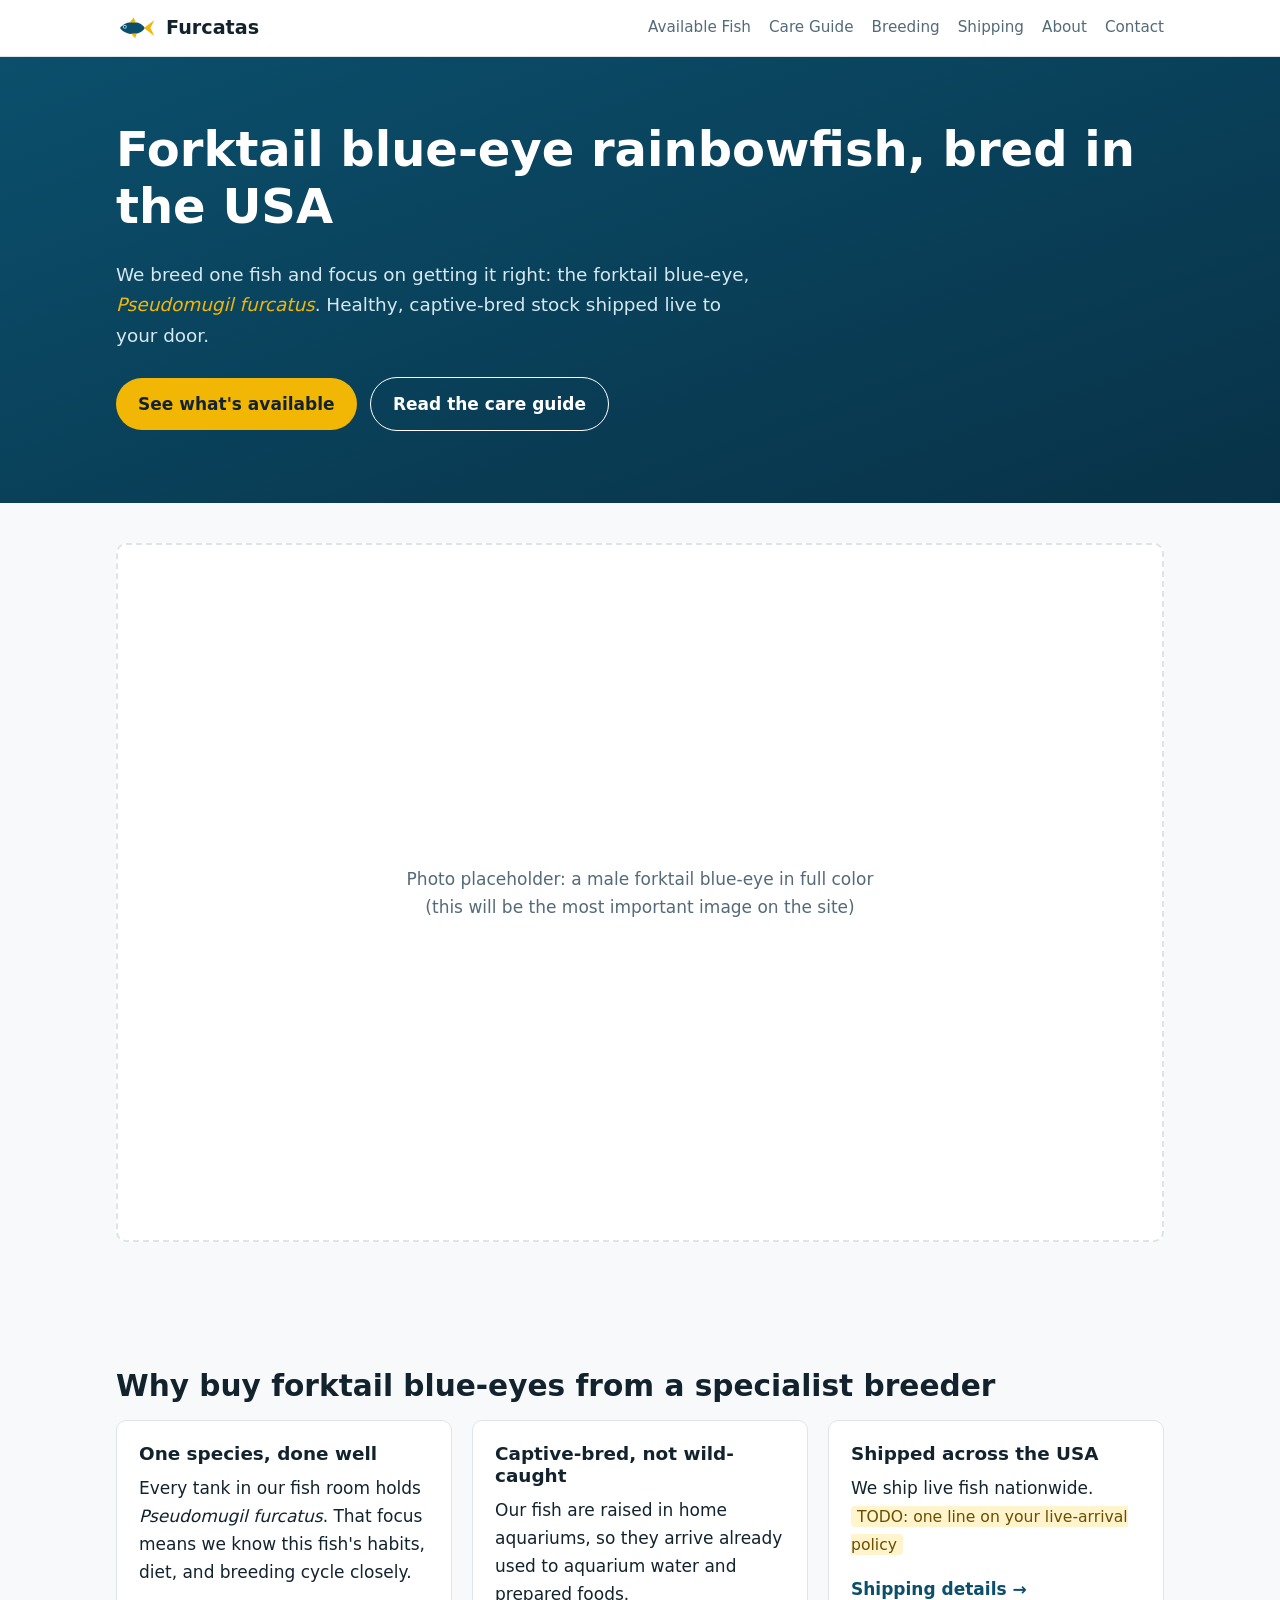
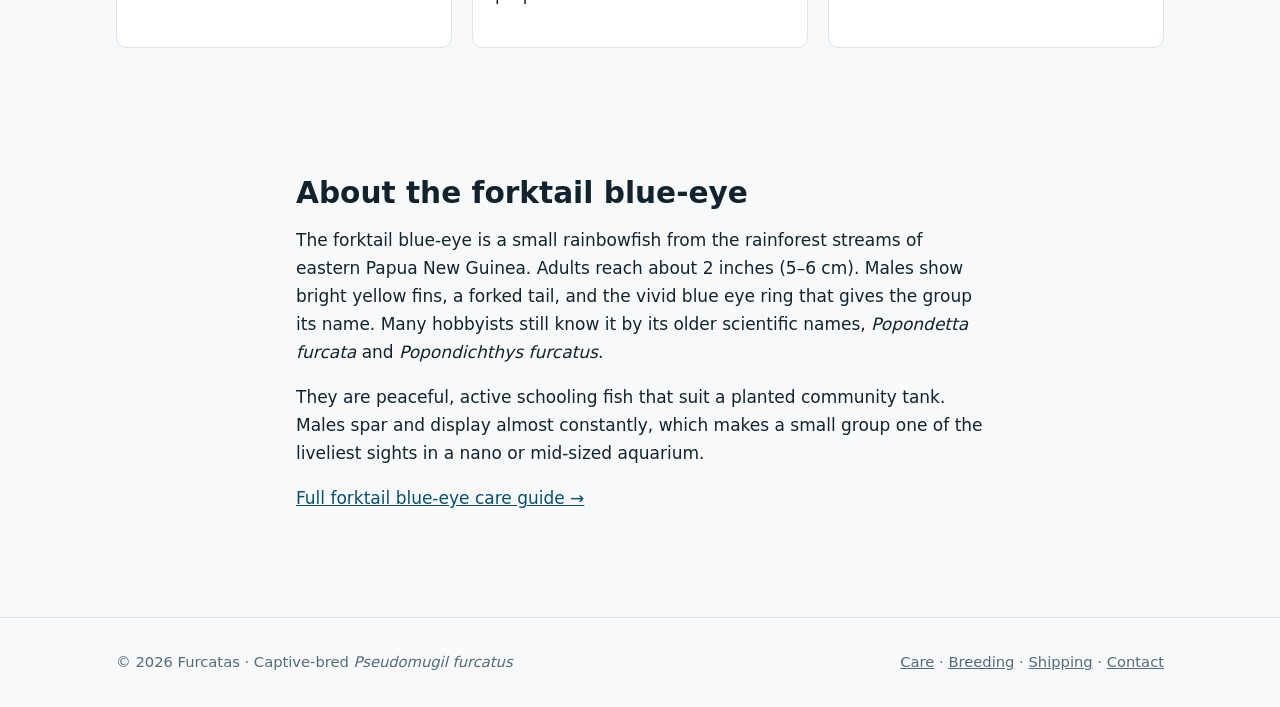
==== index.html @ 3364fc3d "Initial Furcatas site: home, care guide, breeding guide, availability, shipping, about, contact Co-A" ====
<!doctype html>
<html lang="en">
<head>
  <meta charset="utf-8">
  <meta name="viewport" content="width=device-width, initial-scale=1">
  <title>Forktail Blue-Eye Rainbowfish for Sale | Furcatas</title>
  <meta name="description" content="Captive-bred forktail blue-eye rainbowfish (Pseudomugil furcatus) for sale, shipped live across the USA. Care guides, breeding tips, and current availability from Furcatas.">
  <link rel="canonical" href="https://furcatas.com/">
  <link rel="icon" href="/img/logo.svg" type="image/svg+xml">
  <link rel="stylesheet" href="/css/style.css">
  <meta property="og:type" content="website">
  <meta property="og:site_name" content="Furcatas">
  <meta property="og:title" content="Forktail Blue-Eye Rainbowfish for Sale | Furcatas">
  <meta property="og:description" content="Captive-bred Pseudomugil furcatus, shipped live across the USA.">
  <meta property="og:url" content="https://furcatas.com/">
  <!-- TODO: add og:image once real fish photos exist (1200x630 JPG) -->
  <script type="application/ld+json">
  {
    "@context": "https://schema.org",
    "@graph": [
      {
        "@type": "Organization",
        "@id": "https://furcatas.com/#org",
        "name": "Furcatas",
        "url": "https://furcatas.com/",
        "logo": "https://furcatas.com/img/logo.svg",
        "description": "Small-scale breeder of forktail blue-eye rainbowfish (Pseudomugil furcatus), shipping within the USA."
      },
      {
        "@type": "WebSite",
        "@id": "https://furcatas.com/#site",
        "url": "https://furcatas.com/",
        "name": "Furcatas",
        "publisher": { "@id": "https://furcatas.com/#org" }
      }
    ]
  }
  </script>
</head>
<body>
  <header class="site-header">
    <div class="wrap">
      <a class="logo" href="/"><img src="/img/logo.svg" alt="" width="40" height="24">Furcatas</a>
      <nav aria-label="Main">
        <ul class="nav">
          <li><a href="/available/">Available Fish</a></li>
          <li><a href="/forktail-blue-eye-care/">Care Guide</a></li>
          <li><a href="/breeding-forktail-blue-eyes/">Breeding</a></li>
          <li><a href="/shipping/">Shipping</a></li>
          <li><a href="/about/">About</a></li>
          <li><a href="/contact/">Contact</a></li>
        </ul>
      </nav>
    </div>
  </header>

  <main>
    <section class="hero">
      <div class="wrap">
        <h1>Forktail blue-eye rainbowfish, bred in the USA</h1>
        <p>We breed one fish and focus on getting it right: the forktail blue-eye, <span class="sci">Pseudomugil furcatus</span>. Healthy, captive-bred stock shipped live to your door.</p>
        <a class="btn btn-primary" href="/available/">See what's available</a>
        <a class="btn btn-ghost" href="/forktail-blue-eye-care/">Read the care guide</a>
      </div>
    </section>

    <section>
      <div class="wrap">
        <div class="photo-slot">Photo placeholder: a male forktail blue-eye in full color<br>(this will be the most important image on the site)</div>
      </div>
    </section>

    <section>
      <div class="wrap">
        <h2>Why buy forktail blue-eyes from a specialist breeder</h2>
        <div class="cards">
          <div class="card">
            <h3>One species, done well</h3>
            <p>Every tank in our fish room holds <em>Pseudomugil furcatus</em>. That focus means we know this fish's habits, diet, and breeding cycle closely.</p>
          </div>
          <div class="card">
            <h3>Captive-bred, not wild-caught</h3>
            <p>Our fish are raised in home aquariums, so they arrive already used to aquarium water and prepared foods.</p>
          </div>
          <div class="card">
            <h3>Shipped across the USA</h3>
            <p>We ship live fish nationwide. <span class="todo">TODO: one line on your live-arrival policy</span></p>
            <a class="more" href="/shipping/">Shipping details →</a>
          </div>
        </div>
      </div>
    </section>

    <section>
      <div class="wrap prose">
        <h2>About the forktail blue-eye</h2>
        <p>The forktail blue-eye is a small rainbowfish from the rainforest streams of eastern Papua New Guinea. Adults reach about 2 inches (5–6 cm). Males show bright yellow fins, a forked tail, and the vivid blue eye ring that gives the group its name. Many hobbyists still know it by its older scientific names, <em>Popondetta furcata</em> and <em>Popondichthys furcatus</em>.</p>
        <p>They are peaceful, active schooling fish that suit a planted community tank. Males spar and display almost constantly, which makes a small group one of the liveliest sights in a nano or mid-sized aquarium.</p>
        <p><a href="/forktail-blue-eye-care/">Full forktail blue-eye care guide →</a></p>
      </div>
    </section>
  </main>

  <footer class="site-footer">
    <div class="wrap">
      <span>© 2026 Furcatas · Captive-bred <em>Pseudomugil furcatus</em></span>
      <span><a href="/forktail-blue-eye-care/">Care</a> · <a href="/breeding-forktail-blue-eyes/">Breeding</a> · <a href="/shipping/">Shipping</a> · <a href="/contact/">Contact</a></span>
    </div>
  </footer>
</body>
</html>
---- css/style.css ----
:root {
  --bg: #f7f9fa;
  --surface: #ffffff;
  --text: #13232e;
  --muted: #546a78;
  --line: #dde5ea;
  --brand: #0b4f6c;
  --brand-ink: #ffffff;
  --accent: #f2b705;
  --accent-ink: #13232e;
  --todo-bg: #fff4cc;
  --todo-ink: #6b4e00;
  --radius: 10px;
  --max: 1080px;
}
@media (prefers-color-scheme: dark) {
  :root {
    --bg: #0d1820;
    --surface: #13222c;
    --text: #e6eef2;
    --muted: #9fb3bf;
    --line: #23384a;
    --brand: #3fa7d0;
    --brand-ink: #0d1820;
    --accent: #f5c63c;
    --todo-bg: #3a3000;
    --todo-ink: #ffe28a;
  }
}

*, *::before, *::after { box-sizing: border-box; }
html { -webkit-text-size-adjust: 100%; }
body {
  margin: 0;
  background: var(--bg);
  color: var(--text);
  font: 17px/1.65 system-ui, -apple-system, "Segoe UI", Roboto, sans-serif;
}
img { max-width: 100%; height: auto; display: block; }
a { color: var(--brand); }
h1, h2, h3 { line-height: 1.2; margin: 1.6em 0 .5em; }
h1 { font-size: clamp(2rem, 5vw, 3rem); margin-top: .3em; }
h2 { font-size: clamp(1.4rem, 3vw, 1.85rem); }
h3 { font-size: 1.15rem; }
p, ul, ol { margin: 0 0 1em; }

.wrap { max-width: var(--max); margin: 0 auto; padding: 0 16px; }
.prose { max-width: 720px; }

/* Header */
.site-header { background: var(--surface); border-bottom: 1px solid var(--line); }
.site-header .wrap { display: flex; align-items: center; justify-content: space-between; gap: 16px; flex-wrap: wrap; padding-top: 12px; padding-bottom: 12px; }
.logo { display: flex; align-items: center; gap: 10px; font-weight: 700; font-size: 1.2rem; color: var(--text); text-decoration: none; }
.logo svg { width: 40px; height: 24px; }
.nav { display: flex; flex-wrap: wrap; gap: 4px 18px; list-style: none; margin: 0; padding: 0; font-size: .95rem; }
.nav a { color: var(--muted); text-decoration: none; }
.nav a:hover, .nav a[aria-current="page"] { color: var(--brand); }

/* Hero */
.hero { background: linear-gradient(160deg, #0b4f6c 0%, #083247 100%); color: #fff; padding: 64px 0 72px; }
.hero h1 { margin-top: 0; }
.hero p { font-size: 1.15rem; max-width: 640px; color: #d6e8f0; }
.hero .sci { font-style: italic; color: var(--accent); }

.btn { display: inline-block; padding: 12px 22px; border-radius: 999px; font-weight: 600; text-decoration: none; margin: 8px 8px 0 0; }
.btn-primary { background: var(--accent); color: var(--accent-ink); }
.btn-ghost { border: 1.5px solid currentColor; color: inherit; }

/* Sections */
section { padding: 40px 0; }
.cards { display: grid; grid-template-columns: repeat(auto-fit, minmax(240px, 1fr)); gap: 20px; }
.card { background: var(--surface); border: 1px solid var(--line); border-radius: var(--radius); padding: 22px; }
.card h3 { margin-top: 0; }
.card a.more { font-weight: 600; text-decoration: none; }

.facts { width: 100%; border-collapse: collapse; background: var(--surface); border: 1px solid var(--line); border-radius: var(--radius); overflow: hidden; margin: 0 0 1.5em; }
.facts th, .facts td { text-align: left; padding: 10px 14px; border-bottom: 1px solid var(--line); vertical-align: top; }
.facts th { width: 38%; color: var(--muted); font-weight: 600; }
.facts tr:last-child th, .facts tr:last-child td { border-bottom: 0; }

.breadcrumb { font-size: .9rem; color: var(--muted); margin: 24px 0 0; }
.breadcrumb a { color: var(--muted); }

.photo-slot { aspect-ratio: 3 / 2; border: 2px dashed var(--line); border-radius: var(--radius); display: grid; place-items: center; color: var(--muted); text-align: center; padding: 16px; background: var(--surface); }

/* Visible placeholder for info only the owner can supply. Remove before launch. */
.todo { background: var(--todo-bg); color: var(--todo-ink); padding: 1px 6px; border-radius: 4px; font-size: .92em; }

form .field { margin-bottom: 16px; }
label { display: block; font-weight: 600; margin-bottom: 4px; }
input, select, textarea { width: 100%; padding: 10px 12px; font: inherit; color: var(--text); background: var(--surface); border: 1px solid var(--line); border-radius: 8px; }
button { font: inherit; cursor: pointer; border: 0; }

.site-footer { border-top: 1px solid var(--line); margin-top: 48px; padding: 32px 0; color: var(--muted); font-size: .92rem; }
.site-footer .wrap { display: flex; flex-wrap: wrap; justify-content: space-between; gap: 16px; }
.site-footer a { color: var(--muted); }
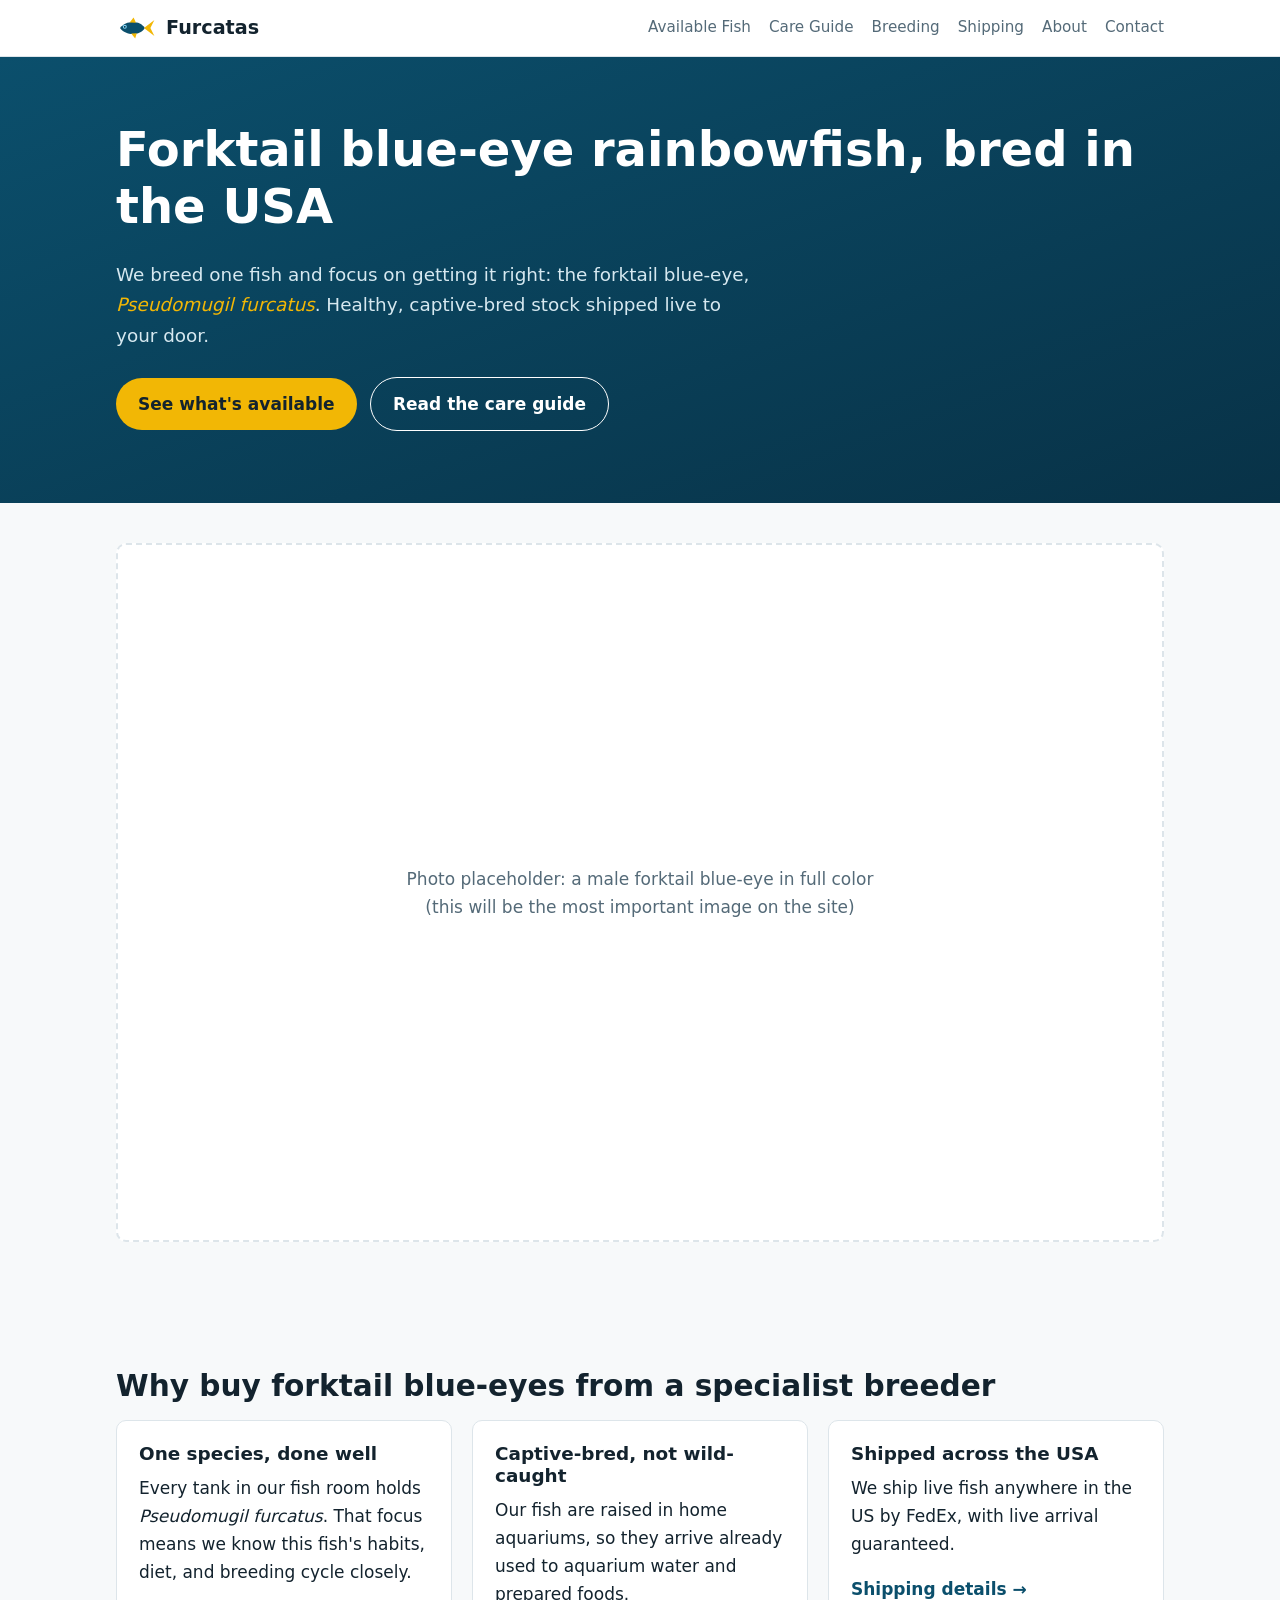
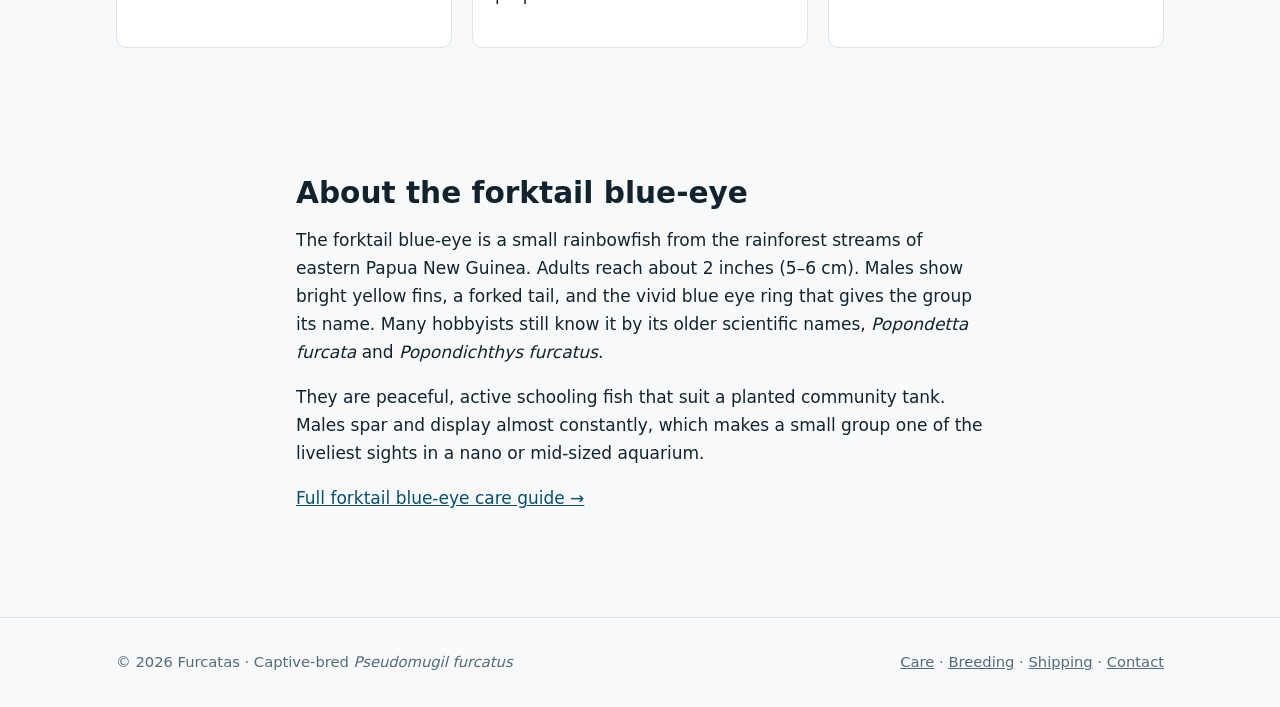
==== commit ef366855: "Home: live-arrival line Co-Authored-By: Claude Opus 5.5 <noreply@anthropic.com>" ====
--- a/index.html
+++ b/index.html
@@ -84,7 +84,7 @@
           </div>
           <div class="card">
             <h3>Shipped across the USA</h3>
-            <p>We ship live fish nationwide. <span class="todo">TODO: one line on your live-arrival policy</span></p>
+            <p>We ship live fish anywhere in the US by FedEx, with live arrival guaranteed.</p>
             <a class="more" href="/shipping/">Shipping details →</a>
           </div>
         </div>
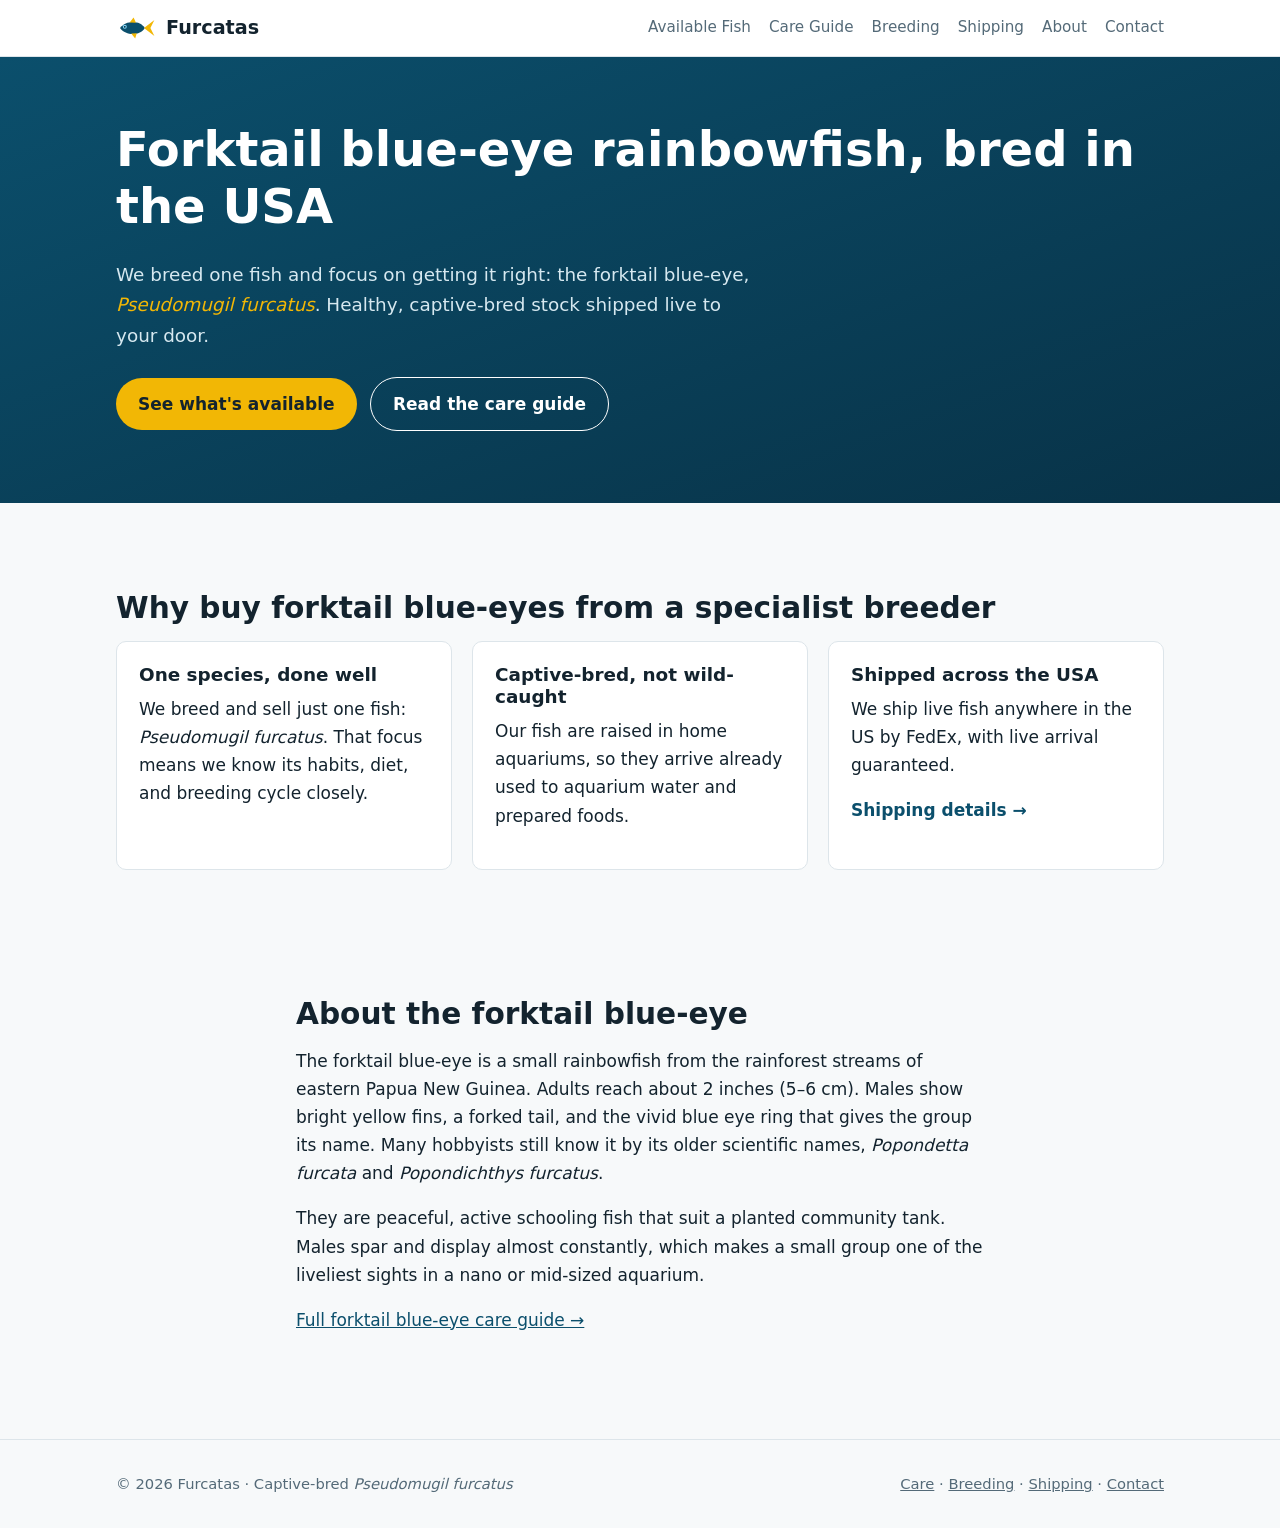
==== commit a0fa3e2a: "Fill About and guides, remove photo placeholders for logo-only launch Co-Authored-By: Claude Opus 5." ====
--- a/index.html
+++ b/index.html
@@ -24,6 +24,7 @@
         "name": "Furcatas",
         "url": "https://furcatas.com/",
         "logo": "https://furcatas.com/img/logo.svg",
+        "email": "blueeyefurcatas@gmail.com",
         "description": "Small-scale breeder of forktail blue-eye rainbowfish (Pseudomugil furcatus), shipping within the USA."
       },
       {
@@ -64,11 +65,7 @@
       </div>
     </section>
 
-    <section>
-      <div class="wrap">
-        <div class="photo-slot">Photo placeholder: a male forktail blue-eye in full color<br>(this will be the most important image on the site)</div>
-      </div>
-    </section>
+    <!-- TODO: hero photo of a male forktail in full color goes here -->
 
     <section>
       <div class="wrap">
@@ -76,7 +73,7 @@
         <div class="cards">
           <div class="card">
             <h3>One species, done well</h3>
-            <p>Every tank in our fish room holds <em>Pseudomugil furcatus</em>. That focus means we know this fish's habits, diet, and breeding cycle closely.</p>
+            <p>We breed and sell just one fish: <em>Pseudomugil furcatus</em>. That focus means we know its habits, diet, and breeding cycle closely.</p>
           </div>
           <div class="card">
             <h3>Captive-bred, not wild-caught</h3>
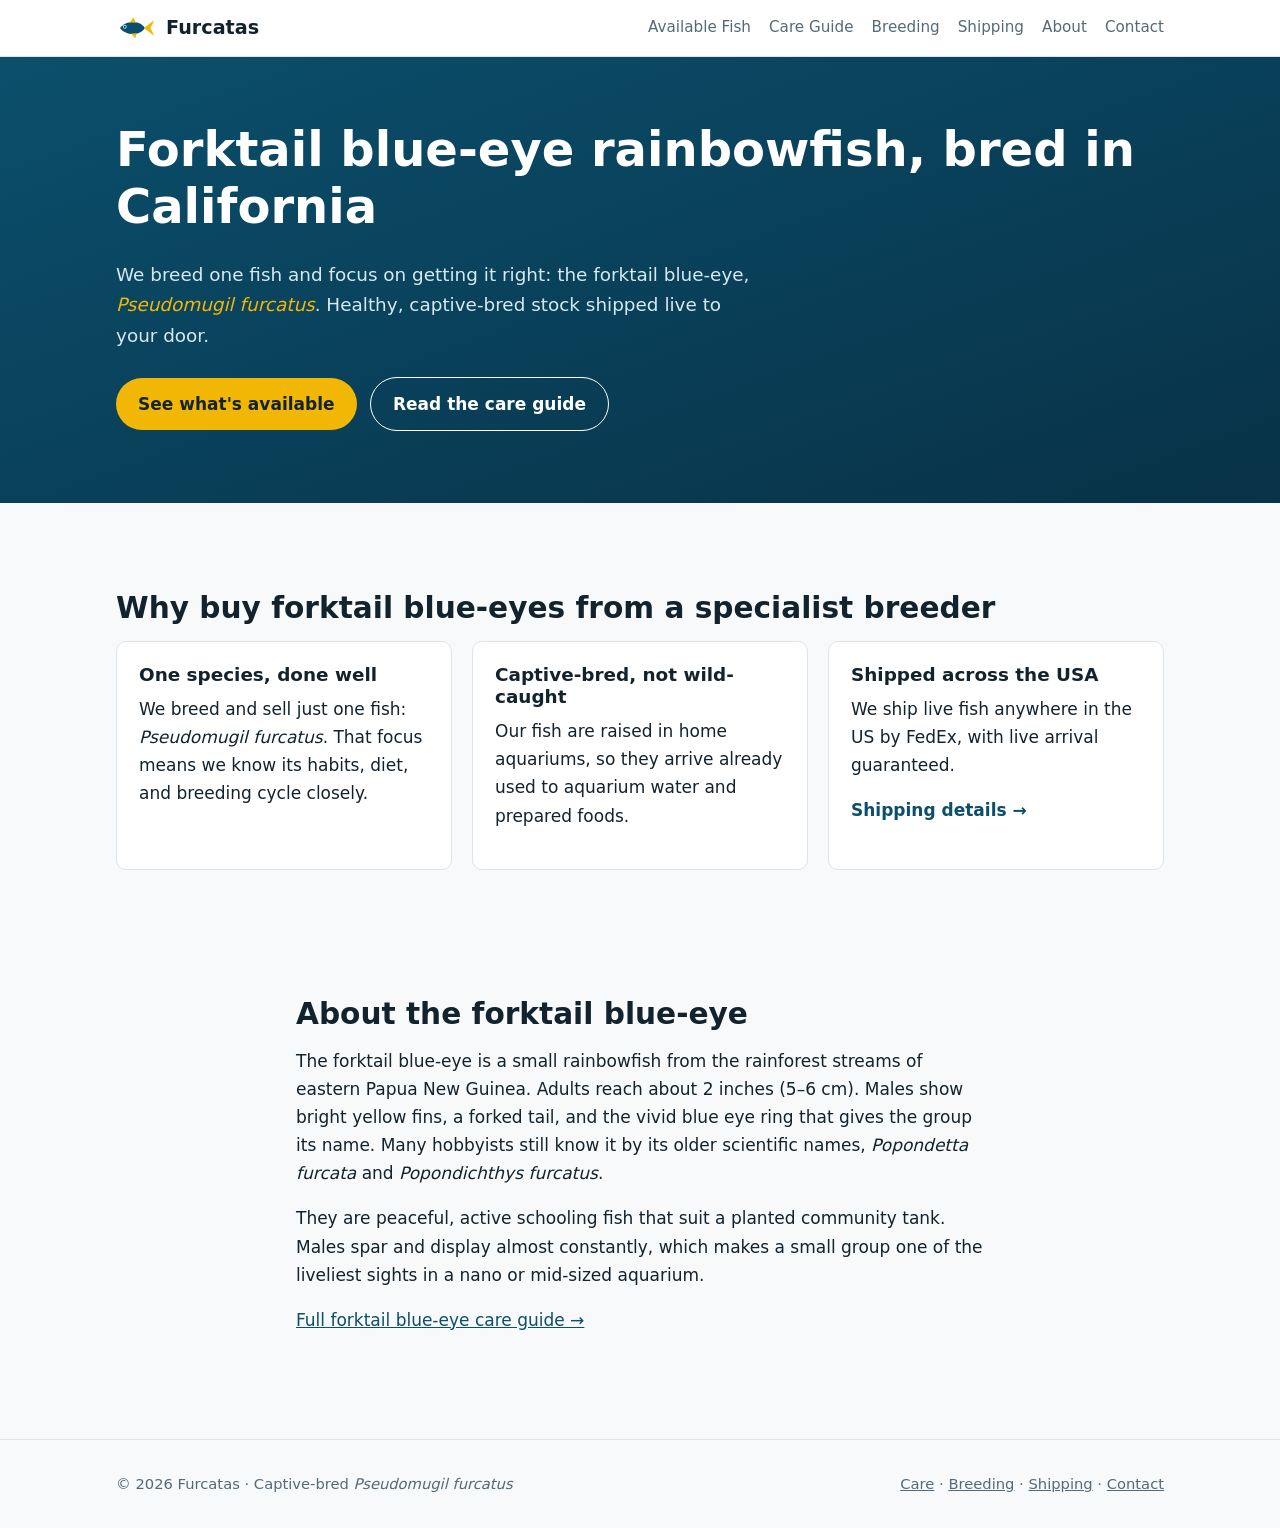
==== commit eff6bfee: "Say 'bred in California' in hero and descriptions Co-Authored-By: Claude Opus 5.5 <noreply@anthropic" ====
--- a/index.html
+++ b/index.html
@@ -4,14 +4,14 @@
   <meta charset="utf-8">
   <meta name="viewport" content="width=device-width, initial-scale=1">
   <title>Forktail Blue-Eye Rainbowfish for Sale | Furcatas</title>
-  <meta name="description" content="Captive-bred forktail blue-eye rainbowfish (Pseudomugil furcatus) for sale, shipped live across the USA. Care guides, breeding tips, and current availability from Furcatas.">
+  <meta name="description" content="Captive-bred forktail blue-eye rainbowfish (Pseudomugil furcatus) for sale, bred in California and shipped live across the USA. Care guides, breeding tips, and current availability from Furcatas.">
   <link rel="canonical" href="https://furcatas.com/">
   <link rel="icon" href="/img/logo.svg" type="image/svg+xml">
   <link rel="stylesheet" href="/css/style.css">
   <meta property="og:type" content="website">
   <meta property="og:site_name" content="Furcatas">
   <meta property="og:title" content="Forktail Blue-Eye Rainbowfish for Sale | Furcatas">
-  <meta property="og:description" content="Captive-bred Pseudomugil furcatus, shipped live across the USA.">
+  <meta property="og:description" content="Captive-bred Pseudomugil furcatus, bred in California and shipped live across the USA.">
   <meta property="og:url" content="https://furcatas.com/">
   <!-- TODO: add og:image once real fish photos exist (1200x630 JPG) -->
   <script type="application/ld+json">
@@ -25,7 +25,7 @@
         "url": "https://furcatas.com/",
         "logo": "https://furcatas.com/img/logo.svg",
         "email": "blueeyefurcatas@gmail.com",
-        "description": "Small-scale breeder of forktail blue-eye rainbowfish (Pseudomugil furcatus), shipping within the USA."
+        "description": "Small-scale California breeder of forktail blue-eye rainbowfish (Pseudomugil furcatus), shipping within the USA."
       },
       {
         "@type": "WebSite",
@@ -58,7 +58,7 @@
   <main>
     <section class="hero">
       <div class="wrap">
-        <h1>Forktail blue-eye rainbowfish, bred in the USA</h1>
+        <h1>Forktail blue-eye rainbowfish, bred in California</h1>
         <p>We breed one fish and focus on getting it right: the forktail blue-eye, <span class="sci">Pseudomugil furcatus</span>. Healthy, captive-bred stock shipped live to your door.</p>
         <a class="btn btn-primary" href="/available/">See what's available</a>
         <a class="btn btn-ghost" href="/forktail-blue-eye-care/">Read the care guide</a>
